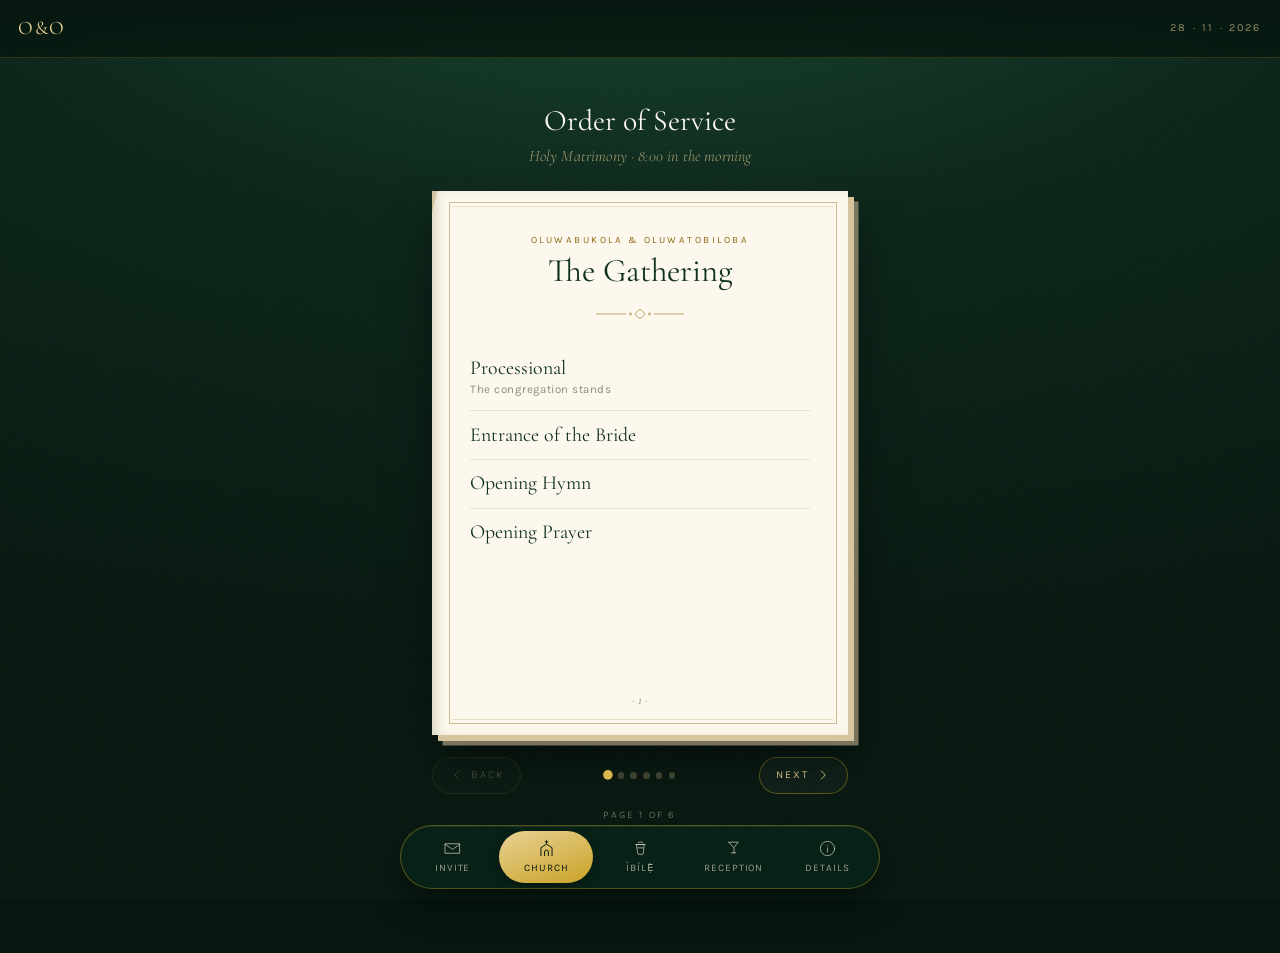
==== wedding/church.html @ 5d444a38 "Wedding site for Oluwabukola & Oluwatobiloba A five-page static site replacing printed invitations a" ====
<!doctype html>
<html lang="en">
<head>
<meta charset="utf-8">
<meta name="viewport" content="width=device-width, initial-scale=1, viewport-fit=cover">
<title>Order of Service — {{names}}</title>
<meta name="description" content="The Order of Service programme.">
<meta name="theme-color" content="#06170F">
<link rel="manifest" href="manifest.webmanifest">
<link rel="icon" href="assets/img/favicon.svg" type="image/svg+xml">
<link rel="preconnect" href="https://fonts.googleapis.com">
<link rel="preconnect" href="https://fonts.gstatic.com" crossorigin>
<link rel="stylesheet"
      href="https://fonts.googleapis.com/css2?family=Cormorant+Garamond:ital,wght@0,300;0,400;0,600;1,300;1,400&family=Karla:wght@400;500&display=swap">
<link rel="stylesheet" href="assets/css/style.css">
</head>
<body>

<header data-masthead></header>

<main>
  <div class="wrap">
    <div class="section__head">
      <h1 class="section__title" data-title></h1>
      <p class="script" data-subtitle style="color:rgba(233,210,148,.7)"></p>
    </div>
    <div id="book"></div>
  </div>
</main>

<noscript><p style="padding:2rem;text-align:center">This programme needs JavaScript switched on.</p></noscript>

<script src="assets/js/data.js"></script>
<script src="assets/js/site.js"></script>
<script src="assets/js/booklet.js"></script>
<script>
  document.addEventListener("DOMContentLoaded", function () {
    var book = WEDDING.church;
    document.querySelector("[data-title]").textContent = book.title;
    document.querySelector("[data-subtitle]").textContent = book.subtitle || "";
    Booklet.mount(document.getElementById("book"), book);
  });
</script>
</body>
</html>
---- wedding/assets/css/style.css ----
/* ============================================================================
   Oluwabukola & Oluwatobiloba — Wedding site
   Green · olive green · beige, with antique gold as the metallic accent.
   Mobile first.
   You should not need to edit this file to change content — see js/data.js.
   ========================================================================== */

/* ── Tokens ─────────────────────────────────────────────────────────────── */
:root {
  --em-900: #06170F;
  --em-800: #0A2418;
  --em-700: #103122;
  --em-600: #17452F;
  --em-500: #1F5A3D;

  --gold-700: #8A6B14;
  --gold-500: #C9A227;
  --gold-400: #D8B84E;
  --gold-300: #E9D294;

  /* Olive — the third colour of the day. Used for the organic, typographic
     accents; gold stays reserved for the metallic ones. */
  --olive-700: #4E5430;
  --olive-600: #5F663A;
  --olive-500: #6F7742;
  --olive-400: #8A9256;
  --olive-300: #A9B173;

  --paper-100: #FCF8ED;
  --paper-200: #F4ECD8;
  --paper-300: #E8DBBD;
  --paper-400: #D6C49E;

  --ink:      #22261D;
  --ink-soft: #5E6151;
  --ink-faint:#8B8B78;

  --display: "Cormorant Garamond", "Hoefler Text", Garamond, "Times New Roman", serif;
  --ui: "Karla", "Helvetica Neue", Helvetica, Arial, sans-serif;

  --rule: 1px solid var(--gold-500);
  --nav-h: 4.75rem;

  --ease: cubic-bezier(.22, .61, .36, 1);
}

/* ── Reset ──────────────────────────────────────────────────────────────── */
*, *::before, *::after { box-sizing: border-box; }
html { -webkit-text-size-adjust: 100%; }
body {
  margin: 0;
  min-height: 100dvh;
  font-family: var(--ui);
  font-size: 16px;
  line-height: 1.55;
  color: var(--paper-200);
  background: var(--em-900);
  overflow-x: hidden;
  -webkit-font-smoothing: antialiased;
  text-rendering: optimizeLegibility;
}
img, video { max-width: 100%; display: block; }
button { font: inherit; color: inherit; background: none; border: 0; cursor: pointer; }
a { color: inherit; }
h1, h2, h3, h4 { margin: 0; font-weight: 400; }
p { margin: 0; }
ul { margin: 0; padding: 0; list-style: none; }

/* The emerald ground: a deep radial pool with a whisper of grain. */
body::before {
  content: "";
  position: fixed;
  inset: 0;
  z-index: -2;
  background:
    radial-gradient(120% 80% at 50% -10%, var(--em-600) 0%, var(--em-800) 45%, var(--em-900) 100%);
}
body::after {
  content: "";
  position: fixed;
  inset: 0;
  z-index: -1;
  pointer-events: none;
  opacity: .35;
  background-image: url("data:image/svg+xml,%3Csvg xmlns='http://www.w3.org/2000/svg' width='120' height='120'%3E%3Cfilter id='n'%3E%3CfeTurbulence type='fractalNoise' baseFrequency='.85' numOctaves='3'/%3E%3C/filter%3E%3Crect width='120' height='120' filter='url(%23n)' opacity='.14'/%3E%3C/svg%3E");
}

/* ── Typography helpers ─────────────────────────────────────────────────── */
.script {
  font-family: var(--display);
  font-weight: 300;
  font-style: italic;
  letter-spacing: .01em;
}
.serif { font-family: var(--display); font-weight: 400; }

.label {
  font-family: var(--ui);
  font-size: .6875rem;
  letter-spacing: .18em;
  text-transform: uppercase;
  color: var(--gold-400);
}

/* ── Page chrome ────────────────────────────────────────────────────────── */
.masthead {
  position: sticky;
  top: 0;
  z-index: 40;
  display: flex;
  align-items: center;
  justify-content: space-between;
  gap: 1rem;
  padding: .85rem 1.15rem;
  background: linear-gradient(to bottom, rgba(6,23,15,.96), rgba(6,23,15,.78));
  backdrop-filter: blur(10px);
  border-bottom: 1px solid rgba(201,162,39,.22);
}
.masthead__mono {
  font-family: var(--display);
  font-size: 1.2rem;
  letter-spacing: .06em;
  color: var(--gold-300);
}
.masthead__date {
  font-family: var(--ui);
  font-size: .68rem;
  letter-spacing: .2em;
  color: rgba(233,210,148,.62);
}

main { padding: 1.5rem 1.15rem calc(var(--nav-h) + 3.4rem); }
.wrap { max-width: 34rem; margin: 0 auto; }
.wrap--wide { max-width: 46rem; }

/* ── Bottom navigation — a floating brass rail, always under the thumb ──── */
.nav {
  position: fixed;
  left: 50%;
  bottom: max(.7rem, env(safe-area-inset-bottom));
  transform: translateX(-50%);
  z-index: 50;
  display: flex;
  align-items: stretch;
  width: min(30rem, calc(100vw - 1.4rem));
  padding: .3rem;
  border-radius: 2rem;
  background: rgba(9, 34, 23, .92);
  backdrop-filter: blur(14px);
  border: 1px solid rgba(201, 162, 39, .38);
  box-shadow: 0 .9rem 2rem rgba(0, 0, 0, .45), inset 0 1px 0 rgba(233,210,148,.12);
}
.nav a {
  flex: 1;
  display: flex;
  flex-direction: column;
  align-items: center;
  justify-content: center;
  gap: .18rem;
  padding: .48rem .1rem .42rem;
  border-radius: 1.7rem;
  text-decoration: none;
  color: rgba(244, 236, 216, .62);
  font-size: .625rem;
  letter-spacing: .09em;
  text-transform: uppercase;
  transition: color .25s var(--ease), background .25s var(--ease);
}
.nav a svg { width: 19px; height: 19px; stroke-width: 1.25; }
.nav a[aria-current="page"] {
  color: var(--em-900);
  background: linear-gradient(160deg, var(--gold-300), var(--gold-500));
  box-shadow: 0 .2rem .6rem rgba(0,0,0,.3);
}
.nav a:not([aria-current="page"]):hover { color: var(--gold-300); }

/* ── Ornaments ──────────────────────────────────────────────────────────── */
.fleuron { display: block; margin: 1.15rem auto; color: var(--gold-500); opacity: .85; }
.fleuron--paper { color: var(--gold-700); opacity: .6; }

.rule-pair {
  border: 0;
  height: 3px;
  margin: 1.4rem 0;
  border-top: 1px solid rgba(201,162,39,.55);
  border-bottom: 1px solid rgba(201,162,39,.55);
}

/* ═══════════════════════════════════════════════════════════════════════════
   THE ENTRANCE — envelope gate
   ═════════════════════════════════════════════════════════════════════════ */
.gate {
  position: fixed;
  inset: 0;
  z-index: 100;
  display: grid;
  place-items: center;
  padding: 1.5rem;
  background:
    radial-gradient(90% 70% at 50% 40%, var(--em-700) 0%, var(--em-900) 78%);
  transition: opacity .9s var(--ease), visibility .9s;
}
.gate.is-open { opacity: 0; visibility: hidden; pointer-events: none; }

.gate__inner { text-align: center; perspective: 1400px; }

.envelope {
  position: relative;
  width: min(20rem, 78vw);
  aspect-ratio: 7 / 5;
  margin: 0 auto;
  transform-style: preserve-3d;
  transition: transform 1s var(--ease), opacity .7s ease .35s;
  cursor: pointer;
}
.envelope__body {
  position: absolute;
  inset: 0;
  border-radius: 3px;
  background: linear-gradient(158deg, var(--paper-100) 0%, var(--paper-200) 55%, var(--paper-300) 100%);
  box-shadow: 0 1.4rem 3rem rgba(0,0,0,.5), inset 0 0 0 1px rgba(138,107,20,.28);
  overflow: hidden;
}
/* the two lower folds of the envelope, drawn with clipped triangles */
.envelope__body::before,
.envelope__body::after {
  content: "";
  position: absolute;
  inset: 0;
  background: linear-gradient(180deg, rgba(138,107,20,.10), rgba(138,107,20,.04));
}
.envelope__body::before { clip-path: polygon(0 0, 50% 62%, 0 100%); }
.envelope__body::after  { clip-path: polygon(100% 0, 50% 62%, 100% 100%); }

.envelope__flap {
  position: absolute;
  top: 0; left: 0; right: 0;
  height: 62%;
  transform-origin: top center;
  transform: rotateX(0deg);
  transition: transform 1.05s var(--ease);
  background: linear-gradient(180deg, var(--paper-200), var(--paper-300));
  clip-path: polygon(0 0, 100% 0, 50% 100%);
  box-shadow: 0 .35rem .8rem rgba(0,0,0,.18);
  z-index: 3;
}
.envelope__seal {
  position: absolute;
  top: 62%;
  left: 50%;
  z-index: 4;
  width: 4.4rem;
  height: 4.4rem;
  transform: translate(-50%, -50%);
  display: grid;
  place-items: center;
  border-radius: 50%;
  font-family: var(--display);
  font-size: 1.35rem;
  letter-spacing: .04em;
  color: var(--paper-100);
  background: radial-gradient(circle at 34% 30%, #7E2436 0%, #5C1826 58%, #3F0F1B 100%);
  box-shadow: 0 .4rem 1rem rgba(0,0,0,.45), inset 0 0 0 2px rgba(233,210,148,.35);
  transition: transform .45s var(--ease), opacity .45s ease;
}
.envelope__seal::after {
  content: "";
  position: absolute;
  inset: .38rem;
  border-radius: 50%;
  border: 1px dashed rgba(233,210,148,.45);
}

.gate__hint {
  margin-top: 2rem;
  font-size: .7rem;
  letter-spacing: .28em;
  text-transform: uppercase;
  color: rgba(233,210,148,.72);
  animation: breathe 3.4s ease-in-out infinite;
}
.gate__note {
  margin-top: .55rem;
  font-size: .64rem;
  letter-spacing: .12em;
  color: rgba(244,236,216,.35);
}
@keyframes breathe { 0%,100% { opacity: .45 } 50% { opacity: 1 } }

/* opening */
.gate.is-opening .envelope__flap { transform: rotateX(-172deg); }
.gate.is-opening .envelope__seal { transform: translate(-50%,-50%) scale(.4); opacity: 0; }
.gate.is-opening .envelope { transform: translateY(14%) scale(1.14); opacity: 0; }
.gate.is-opening .gate__hint,
.gate.is-opening .gate__note { opacity: 0; transition: opacity .3s; }

/* ═══════════════════════════════════════════════════════════════════════════
   THE INVITATION CARD
   ═════════════════════════════════════════════════════════════════════════ */
.card {
  position: relative;
  padding: 2.9rem 1.6rem 2.6rem;
  text-align: center;
  color: var(--ink);
  background:
    linear-gradient(163deg, var(--paper-100) 0%, var(--paper-200) 58%, var(--paper-300) 100%);
  box-shadow: 0 1.6rem 3.4rem rgba(0,0,0,.45);
}
/* engraved double frame, inset from the paper edge */
.card::before {
  content: "";
  position: absolute;
  inset: .55rem;
  border: 1px solid rgba(138,107,20,.55);
  pointer-events: none;
}
.card::after {
  content: "";
  position: absolute;
  inset: .78rem;
  border: 1px solid rgba(138,107,20,.28);
  pointer-events: none;
}

/* Vertical rhythm inside the card, in the manner of engraved stationery:
   generous around the names, tighter within a group of related lines. */
.card > * + * { margin-top: 1.15rem; }
.card > .label + .card__invite { margin-top: 1.9rem; }
.card__names { margin-top: 2.1rem !important; }
.card > .fleuron { margin-top: 2rem; margin-bottom: 2rem; }
.card > .card__date + .card__city { margin-top: 1.6rem; }
.card > .card__city + .card__schedule { margin-top: 1.6rem; }
.card > .card__schedule + .card__parents { margin-top: 1.5rem; }
.card > * + .card__foot { margin-top: 1.8rem; }

.card__names {
  font-family: var(--display);
  font-weight: 300;
  font-size: clamp(2.6rem, 13.5vw, 4.1rem);
  line-height: .96;
  letter-spacing: -.005em;
  color: var(--em-700);
}
.card__amp {
  display: block;
  margin: .35rem 0;
  font-family: var(--display);
  font-style: italic;
  font-size: clamp(1.5rem, 7vw, 2.1rem);
  color: var(--gold-700);
}
.card__invite {
  margin: 0 auto;
  max-width: 21rem;
  font-family: var(--display);
  font-size: 1.06rem;
  line-height: 1.75;
  color: var(--ink-soft);
  white-space: pre-line;
}
.card__date {
  font-family: var(--display);
  font-size: 1.22rem;
  line-height: 1.5;
  color: var(--em-700);
}
.card__year {
  font-family: var(--ui);
  font-size: .66rem;
  letter-spacing: .3em;
  text-transform: uppercase;
  color: var(--gold-700);
}
.card__city {
  font-family: var(--display);
  font-style: italic;
  font-size: 1.22rem;
  line-height: 1.35;
  color: var(--em-700);
}
.card__address {
  display: block;
  margin-top: .3rem;
  font-family: var(--ui);
  font-style: normal;
  font-size: .74rem;
  line-height: 1.6;
  letter-spacing: .01em;
  color: var(--ink-soft);
  white-space: pre-line;
}
.card__foot {
  font-size: .68rem;
  letter-spacing: .16em;
  text-transform: uppercase;
  color: var(--ink-faint);
}

/* The order of the day, set like a printed programme with dotted leaders. */
.card__schedule {
  max-width: 19rem;
  margin-inline: auto;
  padding: .9rem 0;
  border-top: 1px solid rgba(78, 84, 48, .28);
  border-bottom: 1px solid rgba(78, 84, 48, .28);
}
.panel .card__schedule { max-width: none; }
.sched__row {
  display: flex;
  align-items: baseline;
  gap: .55rem;
  padding: .3rem 0;
}
.sched__label {
  font-size: .64rem;
  letter-spacing: .15em;
  text-transform: uppercase;
  color: var(--olive-600);
  white-space: nowrap;
}
.sched__dots {
  flex: 1 1 auto;
  min-width: .8rem;
  border-bottom: 1px dotted rgba(78, 84, 48, .5);
  transform: translateY(-.22em);
}
.sched__time {
  font-family: var(--display);
  font-size: 1.06rem;
  color: var(--em-700);
  white-space: nowrap;
}
/* On the details page each line of the order of the day opens its booklet. */
.sched__row--link {
  text-decoration: none;
  color: inherit;
  transition: background .2s;
  margin-inline: -.4rem;
  padding-inline: .4rem;
}
.sched__row--link:hover { background: rgba(111, 119, 66, .1); }
.sched__row--link .sched__label { color: var(--olive-700); }

/* Both families, named as they would be on the printed card. */
.card__parents {
  display: grid;
  grid-template-columns: 1fr 1fr;
  gap: .9rem 1.1rem;
}
.parents__col { text-align: center; }
.parents__side {
  display: block;
  font-size: .58rem;
  letter-spacing: .16em;
  text-transform: uppercase;
  color: var(--olive-600);
  margin-bottom: .25rem;
}
.parents__names {
  display: block;
  font-family: var(--display);
  font-size: 1.02rem;
  line-height: 1.35;
  color: var(--em-700);
}

/* staggered reveal after the envelope opens */
.reveal > * { opacity: 0; transform: translateY(14px); }
.reveal.is-revealed > * {
  opacity: 1;
  transform: none;
  transition: opacity .95s var(--ease), transform .95s var(--ease);
}
.reveal.is-revealed > *:nth-child(1) { transition-delay: .05s }
.reveal.is-revealed > *:nth-child(2) { transition-delay: .16s }
.reveal.is-revealed > *:nth-child(3) { transition-delay: .27s }
.reveal.is-revealed > *:nth-child(4) { transition-delay: .38s }
.reveal.is-revealed > *:nth-child(5) { transition-delay: .49s }
.reveal.is-revealed > *:nth-child(6) { transition-delay: .60s }
.reveal.is-revealed > *:nth-child(7) { transition-delay: .71s }
.reveal.is-revealed > *:nth-child(8) { transition-delay: .82s }

/* ── The venue, with its map ────────────────────────────────────────────── */
.venue { margin-top: 1.5rem; }

.venue__map {
  position: relative;
  margin-top: 1.2rem;
  aspect-ratio: 4 / 3;
  overflow: hidden;
  border: 1px solid rgba(138, 107, 20, .45);
  background: var(--paper-300);
}
@media (min-width: 34rem) { .venue__map { aspect-ratio: 16 / 9; } }
.venue__map iframe {
  width: 100%;
  height: 100%;
  border: 0;
  display: block;
  /* pulled a little toward the warmth of the paper it sits on */
  filter: saturate(.78) sepia(.1) contrast(1.02);
}

.venue__actions {
  display: flex;
  flex-wrap: wrap;
  gap: .55rem;
  margin-top: 1rem;
}
.venue__actions .panel__link { margin-top: 0; }
.panel__link--ghost {
  color: var(--em-700);
  background: transparent;
  border-color: rgba(138, 107, 20, .6);
}
.panel__link--ghost:hover { background: rgba(111, 119, 66, .12); }

/* ── Both families, on the emerald ground between two paper blocks ──────── */
.families {
  margin-top: 2.2rem;
  padding: 1.6rem 1.2rem;
  border-top: 1px solid rgba(201, 162, 39, .3);
  border-bottom: 1px solid rgba(201, 162, 39, .3);
}
.families__grid {
  display: grid;
  grid-template-columns: 1fr;
  gap: 1.5rem;
}
@media (min-width: 30rem) {
  .families__grid { grid-template-columns: 1fr 1fr; gap: 1.1rem 1.4rem; }
}
.families__col { text-align: center; }
.families__side {
  display: block;
  margin-bottom: .4rem;
  font-size: .6rem;
  letter-spacing: .2em;
  text-transform: uppercase;
  color: var(--olive-300);
}
.families__names {
  display: block;
  font-family: var(--display);
  font-size: 1.32rem;
  line-height: 1.35;
  color: var(--paper-100);
}

/* countdown strip under the card — ticks every second */
.countdown {
  display: flex;
  justify-content: center;
  gap: clamp(.7rem, 4vw, 1.5rem);
  margin-top: 1.9rem;
}
.countdown div { text-align: center; min-width: 3.1rem; }
.countdown b {
  display: block;
  font-family: var(--display);
  font-weight: 400;
  font-size: clamp(1.6rem, 8vw, 2.1rem);
  line-height: 1;
  color: var(--gold-300);
  font-variant-numeric: tabular-nums;
}
.countdown span {
  font-size: .56rem;
  letter-spacing: .18em;
  text-transform: uppercase;
  color: rgba(244,236,216,.45);
}
.countdown__today b { color: var(--gold-300); font-size: 2.2rem; }

/* ── The month, with the day ringed ─────────────────────────────────────── */
.cal {
  max-width: 18.5rem;
  margin: 2.2rem auto 0;
  padding: 1.1rem 1.15rem 1.25rem;
  border: 1px solid rgba(201, 162, 39, .3);
  background: rgba(255, 255, 255, .025);
}
.cal__month {
  text-align: center;
  font-family: var(--display);
  font-size: 1.2rem;
  letter-spacing: .02em;
  color: var(--paper-100);
}
.cal__grid {
  display: grid;
  grid-template-columns: repeat(7, 1fr);
  gap: .18rem;
  margin-top: .75rem;
}
.cal__dow {
  padding-bottom: .3rem;
  font-size: .58rem;
  text-align: center;
  letter-spacing: .04em;
  color: var(--olive-300);
}
.cal__day {
  /* square cells, so the marker on the day is a true circle */
  aspect-ratio: 1;
  display: grid;
  place-items: center;
  width: 2rem;
  margin: 0 auto;
  font-size: .78rem;
  border-radius: 50%;
  color: rgba(244, 236, 216, .6);
  font-variant-numeric: tabular-nums;
}
.cal__day.is-day {
  color: var(--em-900);
  background: linear-gradient(160deg, var(--gold-300), var(--gold-500));
  box-shadow: 0 .2rem .5rem rgba(0, 0, 0, .4);
}
.cal__add {
  display: block;
  width: 100%;
  margin-top: 1rem;
  padding: .6rem .8rem;
  font-size: .62rem;
  letter-spacing: .18em;
  text-transform: uppercase;
  color: var(--gold-300);
  border: 1px solid rgba(201, 162, 39, .4);
  background: rgba(255, 255, 255, .03);
  transition: background .25s, color .25s;
}
.cal__add:hover { background: rgba(201, 162, 39, .14); color: var(--paper-100); }

/* ── The crest, standing in until the photographs arrive ────────────────── */
.crest { text-align: center; }

.crest__medallion {
  max-width: 15.5rem;
  margin: .4rem auto 0;
}
.crest__medallion svg { width: 100%; height: auto; display: block; }

.crest__laurel {
  fill: var(--olive-500);
  stroke: var(--olive-500);
  stroke-width: 1;
  stroke-linejoin: round;
  opacity: .92;
}
.crest__ring { fill: none; stroke: var(--gold-500); stroke-width: 1; }
.crest__ring--fine { stroke-width: .5; opacity: .55; }

.crest__mono {
  font-family: var(--display);
  font-size: 38px;
  font-weight: 400;
  letter-spacing: .01em;
  fill: var(--gold-300);
}

.crest__verse {
  max-width: 26rem;
  margin: 1.4rem auto 0;
  font-family: var(--display);
  font-style: italic;
  font-size: 1.1rem;
  line-height: 1.8;
  color: rgba(244, 236, 216, .78);
}
.crest__ref {
  margin-top: .5rem;
  font-size: .6rem;
  letter-spacing: .2em;
  text-transform: uppercase;
  color: var(--olive-300);
}
.crest__note {
  margin-top: 1.3rem;
  font-family: var(--display);
  font-style: italic;
  font-size: .98rem;
  color: rgba(233, 210, 148, .55);
}

/* ── The note of thanks, beneath the photographs ────────────────────────── */
.thanks {
  margin-top: 3.2rem;
  text-align: center;
}
.thanks__title {
  font-family: var(--display);
  font-size: 1.8rem;
  color: var(--paper-100);
}
.thanks__body {
  max-width: 30rem;
  margin: .8rem auto 0;
  font-family: var(--display);
  font-style: italic;
  font-size: 1.14rem;
  line-height: 1.85;
  color: rgba(244, 236, 216, .76);
}

/* ── Colours of the day, so guests can match their aṣọ-ẹbí ──────────────── */
.swatches {
  display: flex;
  flex-wrap: wrap;
  gap: 1.1rem;
  margin-top: 1.1rem;
}
.swatch { text-align: center; }
.swatch i {
  display: block;
  width: 3.1rem;
  height: 3.1rem;
  border-radius: 50%;
  border: 1px solid rgba(138, 107, 20, .45);
  box-shadow: inset 0 .15rem .4rem rgba(0, 0, 0, .18);
}
.swatch span {
  display: block;
  margin-top: .4rem;
  font-size: .58rem;
  letter-spacing: .12em;
  text-transform: uppercase;
  color: var(--ink-faint);
}

/* ── Section headings on the emerald ground ─────────────────────────────── */
.section { margin-top: 3.4rem; }
.section__head { text-align: center; margin-bottom: 1.4rem; }
.section__title {
  font-family: var(--display);
  font-size: 1.85rem;
  color: var(--paper-100);
}

/* ═══════════════════════════════════════════════════════════════════════════
   GALLERY — slow crossfading slideshow
   ═════════════════════════════════════════════════════════════════════════ */
.gallery {
  position: relative;
  border: 1px solid rgba(201,162,39,.35);
  padding: .5rem;
  background: rgba(255,255,255,.02);
}
.gallery__stage {
  position: relative;
  aspect-ratio: 4 / 5;
  overflow: hidden;
  background: var(--em-800);
  touch-action: pan-y;
}
@media (min-width: 40rem) { .gallery__stage { aspect-ratio: 3 / 2; } }

.slide {
  position: absolute;
  inset: 0;
  opacity: 0;
  transition: opacity 1.5s ease, transform 9s linear;
  transform: scale(1.06);
  pointer-events: none;
}
.slide.is-active {
  opacity: 1;
  transform: scale(1);      /* a slow Ken Burns settle over the dwell */
  pointer-events: auto;
}
.slide img, .slide video { width: 100%; height: 100%; object-fit: cover; }

.slide__caption {
  position: absolute;
  left: 0; right: 0; bottom: 0;
  padding: 2.6rem .95rem .8rem;
  font-family: var(--display);
  font-style: italic;
  font-size: .95rem;
  color: var(--paper-100);
  background: linear-gradient(to top, rgba(6,23,15,.86), transparent);
}

.gallery__arrow {
  position: absolute;
  top: 50%;
  transform: translateY(-50%);
  z-index: 3;
  width: 2.6rem;
  height: 2.6rem;
  display: grid;
  place-items: center;
  border-radius: 50%;
  color: var(--paper-100);
  background: rgba(6,23,15,.42);
  border: 1px solid rgba(233,210,148,.3);
  backdrop-filter: blur(4px);
}
.gallery__arrow--prev { left: .55rem; }
.gallery__arrow--next { right: .55rem; }

.gallery__dots {
  display: flex;
  justify-content: center;
  gap: .45rem;
  padding: .7rem 0 .25rem;
}
.gallery__dots button {
  width: .42rem; height: .42rem;
  padding: 0;
  border-radius: 50%;
  background: rgba(233,210,148,.28);
  transition: background .3s, transform .3s;
}
.gallery__dots button[aria-current="true"] {
  background: var(--gold-400);
  transform: scale(1.5);
}

.unmute {
  position: absolute;
  right: .6rem;
  bottom: .6rem;
  z-index: 4;
  display: inline-flex;
  align-items: center;
  gap: .35rem;
  padding: .35rem .7rem;
  border-radius: 1.4rem;
  font-size: .64rem;
  letter-spacing: .12em;
  text-transform: uppercase;
  color: var(--paper-100);
  background: rgba(6,23,15,.66);
  border: 1px solid rgba(233,210,148,.34);
}

/* ═══════════════════════════════════════════════════════════════════════════
   THE BOOKLET — a paper program you turn by hand
   ═════════════════════════════════════════════════════════════════════════ */
.book {
  position: relative;
  perspective: 1800px;
  perspective-origin: 50% 42%;
  margin: 0 auto;
  max-width: 26rem;
}
.book__stack {
  position: relative;
  min-height: 30rem;
}
/* the closed edge of the block of pages, on the binding side */
.book__stack::before {
  content: "";
  position: absolute;
  top: .35rem; bottom: -.35rem; left: .35rem; right: -.35rem;
  background: var(--paper-400);
  box-shadow: .28rem .28rem 0 rgba(214,196,158,.55), 0 1.2rem 2.6rem rgba(0,0,0,.5);
}

.leaf {
  position: relative;
  z-index: 1;
  padding: 2.1rem 1.5rem 3.4rem;
  min-height: 30rem;
  color: var(--ink);
  background:
    linear-gradient(105deg, var(--paper-300) 0 .35rem, var(--paper-100) .35rem 100%),
    var(--paper-100);
  box-shadow: inset .55rem 0 .9rem -.55rem rgba(90,70,20,.35);
}
.leaf::before {
  content: "";
  position: absolute;
  inset: .7rem .7rem .7rem 1.05rem;
  border: 1px solid rgba(138,107,20,.42);
  pointer-events: none;
}
.leaf::after {
  content: "";
  position: absolute;
  inset: .92rem .92rem .92rem 1.27rem;
  border-top: 1px solid rgba(138,107,20,.2);
  border-bottom: 1px solid rgba(138,107,20,.2);
  pointer-events: none;
}

.leaf__eyebrow {
  font-size: .6rem;
  letter-spacing: .26em;
  text-transform: uppercase;
  color: var(--gold-700);
  text-align: center;
}
.leaf__heading {
  margin-top: .3rem;
  font-family: var(--display);
  font-size: 2.05rem;
  line-height: 1.15;
  text-align: center;
  color: var(--em-700);
}
.leaf__sub {
  font-family: var(--display);
  font-style: italic;
  font-size: 1rem;
  text-align: center;
  color: var(--olive-600);
}

.order { margin-top: 1.5rem; }
.order li {
  position: relative;
  padding: .72rem 0 .72rem 0;
  border-bottom: 1px solid rgba(138,107,20,.16);
}
.order li:last-child { border-bottom: 0; }
.order__row { display: flex; gap: .75rem; align-items: baseline; }
.order__time {
  flex: 0 0 3.6rem;
  font-family: var(--ui);
  font-size: .68rem;
  letter-spacing: .08em;
  color: var(--gold-700);
  padding-top: .18rem;
}
.order__title {
  font-family: var(--display);
  font-size: 1.24rem;
  line-height: 1.25;
  color: var(--em-700);
}
.order__by {
  font-family: var(--display);
  font-style: italic;
  font-size: .95rem;
  color: var(--olive-600);
}
.order__note {
  font-size: .72rem;
  letter-spacing: .04em;
  color: var(--ink-faint);
}
.order__prose {
  margin-top: 1.6rem;
  font-family: var(--display);
  font-size: 1.12rem;
  line-height: 1.8;
  text-align: center;
  color: var(--ink-soft);
}

/* "happening now" marker on timed items */
.order li.is-now::before {
  content: "";
  position: absolute;
  left: -1.05rem;
  top: 1.05rem;
  width: .38rem;
  height: .38rem;
  border-radius: 50%;
  background: var(--gold-500);
  box-shadow: 0 0 0 0 rgba(201,162,39,.6);
  animation: pulse 2.4s infinite;
}
.order li.is-now .order__title { color: var(--em-500); }
.now-tag {
  display: inline-block;
  margin-left: .5rem;
  padding: .06rem .42rem;
  border-radius: 1rem;
  font-family: var(--ui);
  font-size: .55rem;
  letter-spacing: .16em;
  text-transform: uppercase;
  color: var(--paper-100);
  background: var(--em-600);
  vertical-align: .18em;
}
@keyframes pulse {
  0%   { box-shadow: 0 0 0 0 rgba(201,162,39,.55) }
  70%  { box-shadow: 0 0 0 .5rem rgba(201,162,39,0) }
  100% { box-shadow: 0 0 0 0 rgba(201,162,39,0) }
}

/* page number, printed at the foot of each leaf */
.leaf__folio {
  position: absolute;
  left: 0; right: 0;
  bottom: 1.55rem;
  text-align: center;
  font-family: var(--display);
  font-style: italic;
  font-size: .82rem;
  color: var(--ink-faint);
}

/* the turning leaf */
.flipper {
  position: absolute;
  inset: 0;
  z-index: 5;
  transform-style: preserve-3d;
  transform-origin: left center;
  pointer-events: none;
  will-change: transform;
}
.flipper .face {
  position: absolute;
  inset: 0;
  backface-visibility: hidden;
  -webkit-backface-visibility: hidden;
  overflow: hidden;
}
.flipper .face--back {
  transform: rotateY(180deg);
  background:
    linear-gradient(255deg, var(--paper-300) 0 .35rem, var(--paper-100) .35rem 100%),
    var(--paper-100);
  box-shadow: inset -.55rem 0 .9rem -.55rem rgba(90,70,20,.35);
}
.flipper .face--back::before {
  content: "";
  position: absolute;
  inset: .7rem 1.05rem .7rem .7rem;
  border: 1px solid rgba(138,107,20,.16);
}

/* shadow the turning page casts on the leaf beneath it */
.book__shade {
  position: absolute;
  inset: 0;
  z-index: 4;
  opacity: 0;
  pointer-events: none;
  background: linear-gradient(to right, rgba(0,0,0,.35), transparent 62%);
}

/* ── Booklet controls ───────────────────────────────────────────────────── */
.book__controls {
  display: flex;
  align-items: center;
  justify-content: space-between;
  gap: 1rem;
  margin: 1.35rem auto 0;
  max-width: 26rem;
}
.turn {
  display: inline-flex;
  align-items: center;
  gap: .45rem;
  padding: .6rem 1.05rem;
  border-radius: 2rem;
  font-size: .66rem;
  letter-spacing: .18em;
  text-transform: uppercase;
  color: var(--gold-300);
  border: 1px solid rgba(201,162,39,.42);
  background: rgba(255,255,255,.03);
  transition: background .25s, color .25s, opacity .25s;
}
.turn:hover:not(:disabled) { background: rgba(201,162,39,.14); color: var(--paper-100); }
.turn:disabled { opacity: .25; cursor: default; }
.turn svg { width: 14px; height: 14px; }

.pips { display: flex; align-items: center; gap: .4rem; }
.pips button {
  width: .4rem; height: .4rem;
  padding: 0;
  border-radius: 50%;
  background: rgba(233,210,148,.26);
  transition: transform .3s var(--ease), background .3s;
}
.pips button[aria-current="true"] { background: var(--gold-400); transform: scale(1.6); }

.folio-count {
  text-align: center;
  margin-top: .8rem;
  font-size: .62rem;
  letter-spacing: .22em;
  text-transform: uppercase;
  color: rgba(244,236,216,.4);
}

/* ═══════════════════════════════════════════════════════════════════════════
   DETAILS PAGE
   ═════════════════════════════════════════════════════════════════════════ */
.panel {
  position: relative;
  padding: 1.65rem 1.4rem;
  margin-bottom: 1.15rem;
  color: var(--ink);
  background: linear-gradient(160deg, var(--paper-100), var(--paper-200));
  box-shadow: 0 .7rem 1.6rem rgba(0,0,0,.35);
}
.panel::before {
  content: "";
  position: absolute;
  inset: .45rem;
  border: 1px solid rgba(138,107,20,.35);
  pointer-events: none;
}
.panel__title {
  font-family: var(--display);
  font-size: 1.5rem;
  color: var(--em-700);
}
.panel__body {
  margin-top: .5rem;
  font-size: .92rem;
  line-height: 1.72;
  color: var(--ink-soft);
  white-space: pre-line;
}
.panel__link {
  display: inline-block;
  margin-top: .9rem;
  padding: .55rem 1.1rem;
  font-size: .66rem;
  letter-spacing: .18em;
  text-transform: uppercase;
  text-decoration: none;
  color: var(--paper-100);
  background: var(--em-700);
  border: 1px solid var(--gold-700);
  transition: background .25s;
}
.panel__link:hover { background: var(--em-600); }

.venue__meta {
  margin-top: .35rem;
  font-family: var(--display);
  font-size: 1.02rem;
  color: var(--ink-soft);
}
.venue__time {
  margin-top: .3rem;
  font-size: .68rem;
  letter-spacing: .18em;
  text-transform: uppercase;
  color: var(--gold-700);
}

.party__group { margin-top: 1.15rem; }
.party__group h4 {
  font-family: var(--display);
  font-style: italic;
  font-size: 1.08rem;
  color: var(--olive-600);
  margin-bottom: .35rem;
}
.party__group li {
  display: flex;
  justify-content: space-between;
  gap: 1rem;
  padding: .34rem 0;
  border-bottom: 1px dotted rgba(138,107,20,.3);
  font-size: .9rem;
}
.party__group li span:first-child { font-family: var(--display); font-size: 1.06rem; color: var(--em-700); }
.party__group li span:last-child { color: var(--ink-faint); font-size: .72rem; letter-spacing: .06em; text-align: right; }

.faq__item { border-bottom: 1px solid rgba(138,107,20,.22); }
.faq__item:last-child { border-bottom: 0; }
.faq__q {
  display: flex;
  justify-content: space-between;
  align-items: center;
  gap: 1rem;
  width: 100%;
  padding: .95rem 0;
  text-align: left;
  font-family: var(--display);
  font-size: 1.14rem;
  color: var(--em-700);
}
.faq__q span { flex: 0 0 auto; color: var(--gold-700); transition: transform .3s var(--ease); }
.faq__item.is-open .faq__q span { transform: rotate(45deg); }
.faq__a {
  display: none;
  padding: 0 0 1rem;
  font-size: .9rem;
  line-height: 1.7;
  color: var(--ink-soft);
}
.faq__item.is-open .faq__a { display: block; }

/* ── Music button ───────────────────────────────────────────────────────── */
.music-toggle {
  position: fixed;
  right: max(.85rem, env(safe-area-inset-right));
  bottom: calc(var(--nav-h) + 1.1rem);
  z-index: 55;
  width: 2.9rem;
  height: 2.9rem;
  display: grid;
  place-items: center;
  border-radius: 50%;
  color: var(--gold-300);
  background: rgba(9,34,23,.9);
  border: 1px solid rgba(201,162,39,.42);
  backdrop-filter: blur(10px);
  box-shadow: 0 .5rem 1.2rem rgba(0,0,0,.45);
  transition: opacity .4s, transform .4s var(--ease);
}
.music-toggle[hidden] { display: none; }
.music-toggle svg { width: 17px; height: 17px; }
.music-toggle.is-muted { color: rgba(244,236,216,.4); }

/* the little equaliser, alive only while sound is actually playing */
.eq { display: flex; align-items: flex-end; gap: 2px; height: 14px; }
.eq i {
  width: 2px;
  background: currentColor;
  height: 40%;
  animation: eq 1.1s ease-in-out infinite;
}
.eq i:nth-child(2) { animation-delay: .18s; height: 90% }
.eq i:nth-child(3) { animation-delay: .36s; height: 60% }
.eq i:nth-child(4) { animation-delay: .54s; height: 100% }
.music-toggle.is-muted .eq i { animation-play-state: paused; height: 22%; }
@keyframes eq { 0%,100% { transform: scaleY(.35) } 50% { transform: scaleY(1) } }

/* ── Small print ────────────────────────────────────────────────────────── */
.colophon {
  margin-top: 3rem;
  text-align: center;
  font-size: .64rem;
  letter-spacing: .16em;
  text-transform: uppercase;
  color: rgba(233,210,148,.42);
}

/* ── Desktop refinements ────────────────────────────────────────────────── */
@media (min-width: 48rem) {
  main { padding-top: 2.5rem; }
  .card { padding: 4rem 3rem 3.4rem; }
  .book__stack, .leaf { min-height: 34rem; }
  .leaf { padding: 2.6rem 2.4rem 3.6rem; }
}

/* ── Motion preferences ─────────────────────────────────────────────────── */
@media (prefers-reduced-motion: reduce) {
  *, *::before, *::after {
    animation-duration: .001ms !important;
    animation-iteration-count: 1 !important;
    transition-duration: .001ms !important;
  }
  .slide { transform: none !important; }
}

/* ── Print: a guest may want a paper copy of a program ──────────────────── */
@media print {
  body { background: #fff; color: #000; }
  body::before, body::after, .nav, .masthead, .music-toggle, .book__controls, .gate { display: none !important; }
  .leaf { box-shadow: none; page-break-after: always; }
  .flipper, .book__shade { display: none !important; }
}
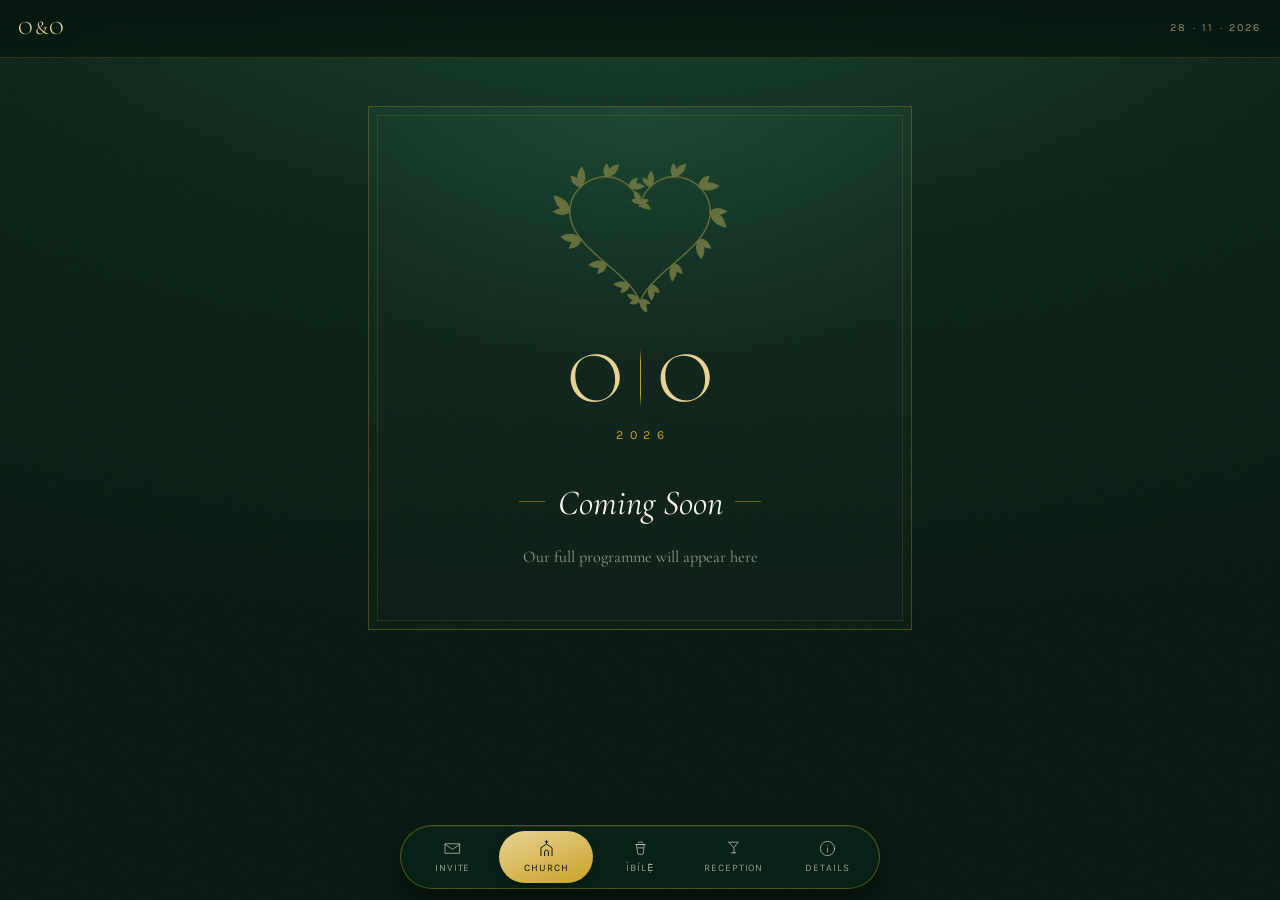
==== commit a4f6f426: "Hold every page but the invitation behind a Coming Soon design Church, Traditional, Reception and De" ====
--- a/wedding/church.html
+++ b/wedding/church.html
@@ -33,8 +33,10 @@
 <script src="assets/js/data.js"></script>
 <script src="assets/js/site.js"></script>
 <script src="assets/js/booklet.js"></script>
+<script src="assets/js/comingsoon.js"></script>
 <script>
   document.addEventListener("DOMContentLoaded", function () {
+    if (ComingSoon.mount("church")) return;
     var book = WEDDING.church;
     document.querySelector("[data-title]").textContent = book.title;
     document.querySelector("[data-subtitle]").textContent = book.subtitle || "";
--- a/wedding/assets/css/style.css
+++ b/wedding/assets/css/style.css
@@ -1184,6 +1184,131 @@
   color: var(--ink-soft);
 }
 .faq__item.is-open .faq__a { display: block; }
+
+/* ═══════════════════════════════════════════════════════════════════════════
+   COMING SOON — the holding page for programmes not yet published
+   ═════════════════════════════════════════════════════════════════════════ */
+.soon {
+  position: relative;
+  overflow: hidden;
+  margin-top: .5rem;
+  padding: 3.2rem 1.4rem 3.6rem;
+  text-align: center;
+  border: 1px solid rgba(201, 162, 39, .3);
+  background:
+    radial-gradient(120% 80% at 50% 0%, rgba(31, 90, 61, .5) 0%, transparent 62%),
+    rgba(255, 255, 255, .02);
+}
+/* an engraved inner rule, as on the invitation */
+.soon::after {
+  content: "";
+  position: absolute;
+  inset: .5rem;
+  border: 1px solid rgba(201, 162, 39, .16);
+  pointer-events: none;
+}
+.soon__inner { position: relative; z-index: 2; }
+
+/* the laurel heart */
+.soon__heart {
+  width: min(11.5rem, 52vw);
+  margin: 0 auto 1.5rem;
+  animation: heartbeat 4.2s ease-in-out infinite;
+}
+.soon__heart svg { width: 100%; height: auto; display: block; }
+.soon__heart g {
+  fill: var(--olive-500);
+  stroke: var(--olive-500);
+  stroke-width: 1;
+  stroke-linejoin: round;
+  opacity: .9;
+}
+@keyframes heartbeat {
+  0%, 100% { transform: scale(1); }
+  8%       { transform: scale(1.045); }
+  16%      { transform: scale(1); }
+  24%      { transform: scale(1.03); }
+  32%      { transform: scale(1); }
+}
+
+/* O │ O */
+.soon__mono {
+  display: flex;
+  align-items: center;
+  justify-content: center;
+  gap: 1.05rem;
+  font-family: var(--display);
+  font-weight: 300;
+  font-size: clamp(3.2rem, 17vw, 4.6rem);
+  line-height: 1;
+  color: var(--gold-300);
+}
+.soon__bar {
+  display: block;
+  width: 1px;
+  height: clamp(2.6rem, 13vw, 3.6rem);
+  background: linear-gradient(to bottom,
+    transparent, var(--gold-500) 22%, var(--gold-500) 78%, transparent);
+}
+.soon__year {
+  margin-top: .7rem;
+  font-size: .78rem;
+  letter-spacing: .52em;
+  text-indent: .52em;          /* the tracking would otherwise push it left */
+  color: var(--gold-500);
+}
+
+.soon__headline {
+  margin-top: 1.9rem;
+  font-family: var(--display);
+  font-style: italic;
+  font-size: clamp(1.7rem, 8vw, 2.2rem);
+  color: var(--paper-100);
+}
+.soon__headline::before,
+.soon__headline::after {
+  content: "";
+  display: inline-block;
+  width: 1.6rem;
+  height: 1px;
+  margin: 0 .8rem;
+  vertical-align: .34em;
+  background: rgba(201, 162, 39, .5);
+}
+.soon__note {
+  max-width: 22rem;
+  margin: .85rem auto 0;
+  font-family: var(--display);
+  font-size: 1.02rem;
+  line-height: 1.7;
+  color: rgba(244, 236, 216, .58);
+}
+
+/* petals drifting down behind it all */
+.soon__petals { position: absolute; inset: 0; z-index: 1; pointer-events: none; }
+.petal {
+  position: absolute;
+  top: -8%;
+  border-radius: 0 100% 0 100%;
+  background: var(--olive-400);
+  opacity: 0;
+  animation-name: drift;
+  animation-timing-function: linear;
+  animation-iteration-count: infinite;
+}
+.petal:nth-child(3n)   { background: var(--gold-500); }
+.petal:nth-child(3n+1) { background: var(--olive-300); }
+@keyframes drift {
+  0%   { transform: translateY(-10%) rotate(0deg);      opacity: 0; }
+  12%  { opacity: .30; }
+  88%  { opacity: .18; }
+  100% { transform: translateY(1100%) rotate(320deg);   opacity: 0; }
+}
+
+@media (prefers-reduced-motion: reduce) {
+  .soon__heart { animation: none; }
+  .soon__petals { display: none; }
+}
 
 /* ── Music button ───────────────────────────────────────────────────────── */
 .music-toggle {
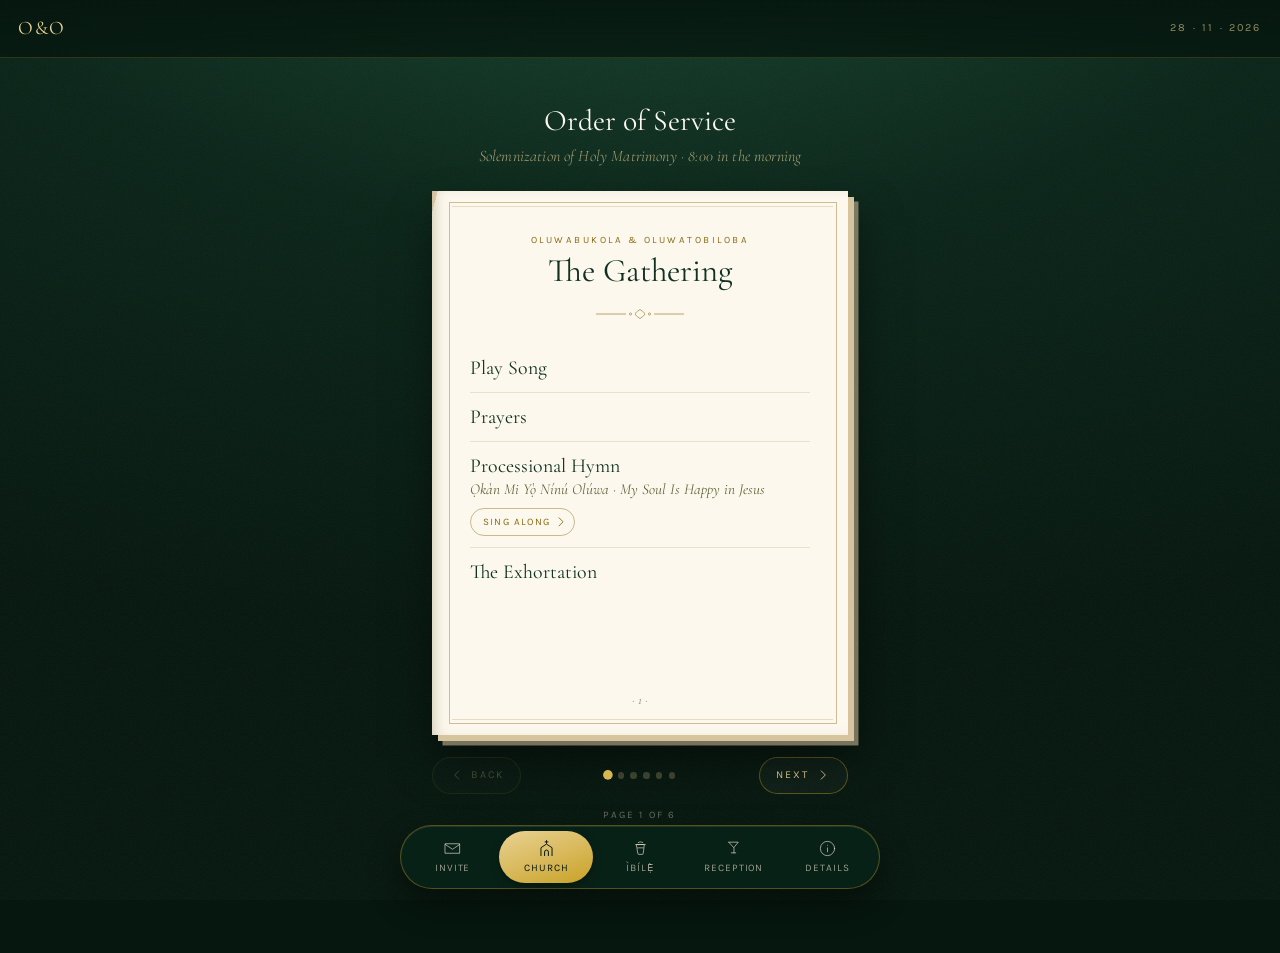
==== commit 99d439c9: "integrated the order of programs" ====
--- a/wedding/church.html
+++ b/wedding/church.html
@@ -35,12 +35,13 @@
 <script src="assets/js/booklet.js"></script>
 <script src="assets/js/comingsoon.js"></script>
 <script>
-  document.addEventListener("DOMContentLoaded", function () {
-    if (ComingSoon.mount("church")) return;
-    var book = WEDDING.church;
-    document.querySelector("[data-title]").textContent = book.title;
-    document.querySelector("[data-subtitle]").textContent = book.subtitle || "";
-    Booklet.mount(document.getElementById("book"), book);
+  Site.page(function () {
+    ComingSoon.gate("church", function () {
+      var book = WEDDING.church;
+      document.querySelector("[data-title]").textContent = book.title;
+      document.querySelector("[data-subtitle]").textContent = book.subtitle || "";
+      Booklet.mount(document.getElementById("book"), book);
+    });
   });
 </script>
 </body>
--- a/wedding/assets/css/style.css
+++ b/wedding/assets/css/style.css
@@ -279,6 +279,14 @@
   color: rgba(233,210,148,.72);
   animation: breathe 3.4s ease-in-out infinite;
 }
+.gate__tag {
+  margin-top: .7rem;
+  font-family: var(--display);
+  font-style: italic;
+  font-size: 1.15rem;
+  letter-spacing: .02em;
+  color: rgba(233,210,148,.9);
+}
 .gate__note {
   margin-top: .55rem;
   font-size: .64rem;
@@ -292,6 +300,7 @@
 .gate.is-opening .envelope__seal { transform: translate(-50%,-50%) scale(.4); opacity: 0; }
 .gate.is-opening .envelope { transform: translateY(14%) scale(1.14); opacity: 0; }
 .gate.is-opening .gate__hint,
+.gate.is-opening .gate__tag,
 .gate.is-opening .gate__note { opacity: 0; transition: opacity .3s; }
 
 /* ═══════════════════════════════════════════════════════════════════════════
@@ -703,6 +712,69 @@
   color: rgba(244, 236, 216, .76);
 }
 
+/* ── The gift note: a small paper card tucked beneath the note of thanks ── */
+.gifts {
+  position: relative;
+  max-width: 21rem;
+  margin: 2.4rem auto 0;
+  padding: 2rem 1.4rem 1.7rem;
+  text-align: center;
+  color: var(--ink);
+  background: linear-gradient(163deg, var(--paper-100), var(--paper-200) 60%, var(--paper-300));
+  box-shadow: 0 1rem 2.2rem rgba(0, 0, 0, .4);
+}
+.gifts::before {
+  content: "";
+  position: absolute;
+  inset: .45rem;
+  border: 1px solid rgba(138, 107, 20, .4);
+  pointer-events: none;
+}
+.gifts__heart {
+  display: block;
+  width: 1.1rem;
+  margin: 0 auto .9rem;
+  fill: none;
+  stroke: var(--gold-700);
+  stroke-width: 1.2;
+}
+.gifts__note {
+  font-family: var(--display);
+  font-style: italic;
+  font-size: 1.14rem;
+  line-height: 1.7;
+  color: var(--em-700);
+  white-space: pre-line;
+}
+.gifts__account {
+  margin: 1.2rem auto 0;
+  padding-top: 1.1rem;
+  border-top: 1px solid rgba(138, 107, 20, .3);
+}
+.gifts__account span { display: block; }
+.gifts__name {
+  font-size: .64rem;
+  letter-spacing: .18em;
+  text-transform: uppercase;
+  color: var(--olive-700);
+}
+.gifts__number {
+  margin-top: .3rem;
+  font-family: var(--display);
+  font-size: 1.7rem;
+  letter-spacing: .08em;
+  color: var(--em-700);
+  font-variant-numeric: lining-nums tabular-nums;
+  user-select: all;          /* one tap selects the whole number to copy */
+}
+.gifts__bank {
+  margin-top: .1rem;
+  font-family: var(--display);
+  font-style: italic;
+  font-size: 1rem;
+  color: var(--gold-700);
+}
+
 /* ── Colours of the day, so guests can match their aṣọ-ẹbí ──────────────── */
 .swatches {
   display: flex;
@@ -748,12 +820,16 @@
 }
 .gallery__stage {
   position: relative;
-  aspect-ratio: 4 / 5;
+  aspect-ratio: 2 / 3;      /* a standing portrait, like a framed picture */
   overflow: hidden;
   background: var(--em-800);
   touch-action: pan-y;
 }
-@media (min-width: 40rem) { .gallery__stage { aspect-ratio: 3 / 2; } }
+/* On a wide screen the frame stays portrait and sits in the middle rather
+   than stretching into a letterbox that would crop everyone's feet off. */
+@media (min-width: 40rem) {
+  .gallery { max-width: 27rem; margin-inline: auto; }
+}
 
 .slide {
   position: absolute;
@@ -768,7 +844,22 @@
   transform: scale(1);      /* a slow Ken Burns settle over the dwell */
   pointer-events: auto;
 }
-.slide img, .slide video { width: 100%; height: 100%; object-fit: cover; }
+/* Every picture is shown whole, over a soft, blurred copy of itself, so a
+   portrait is never cropped to fill a frame of a different shape. */
+.slide img, .slide video {
+  position: relative;
+  width: 100%;
+  height: 100%;
+  object-fit: contain;
+}
+.slide .slide__backdrop {
+  position: absolute;
+  inset: -8%;
+  width: 116%;
+  height: 116%;
+  object-fit: cover;
+  filter: blur(22px) brightness(.55) saturate(1.1);
+}
 
 .slide__caption {
   position: absolute;
@@ -1160,6 +1251,55 @@
 .party__group li span:first-child { font-family: var(--display); font-size: 1.06rem; color: var(--em-700); }
 .party__group li span:last-child { color: var(--ink-faint); font-size: .72rem; letter-spacing: .06em; text-align: right; }
 
+/* the best lady or best man, given a line of their own */
+.party__lead {
+  display: flex;
+  align-items: baseline;
+  justify-content: space-between;
+  gap: 1rem;
+  padding: .2rem 0 .55rem;
+  border-bottom: 1px solid rgba(138,107,20,.3);
+}
+.party__lead span { font-family: var(--display); font-size: 1.45rem; color: var(--em-700); }
+.party__lead small {
+  font-size: .62rem;
+  letter-spacing: .18em;
+  text-transform: uppercase;
+  color: var(--gold-700);
+}
+.party__crew {
+  margin-top: .75rem;
+  font-size: .6rem;
+  letter-spacing: .18em;
+  text-transform: uppercase;
+  color: var(--ink-faint);
+}
+/* everyone else flows together, a small heart between each name */
+.party__group .party__names {
+  display: flex;
+  flex-wrap: wrap;
+  align-items: baseline;
+  gap: .15rem 0;
+  margin-top: .3rem;
+}
+.party__group .party__names li {
+  display: inline;
+  padding: 0;
+  border: 0;
+  font-family: var(--display);
+  font-style: italic;
+  font-size: 1.12rem;
+  color: var(--em-700);
+}
+.party__group .party__names li:not(:last-child)::after {
+  content: "\2661";
+  margin: 0 .5rem;
+  font-style: normal;
+  font-size: .7rem;
+  color: var(--gold-500);
+  vertical-align: .15em;
+}
+
 .faq__item { border-bottom: 1px solid rgba(138,107,20,.22); }
 .faq__item:last-child { border-bottom: 0; }
 .faq__q {
@@ -1176,14 +1316,99 @@
 }
 .faq__q span { flex: 0 0 auto; color: var(--gold-700); transition: transform .3s var(--ease); }
 .faq__item.is-open .faq__q span { transform: rotate(45deg); }
+/* answers slide open rather than snapping */
 .faq__a {
-  display: none;
-  padding: 0 0 1rem;
+  display: grid;
+  grid-template-rows: 0fr;
   font-size: .9rem;
   line-height: 1.7;
   color: var(--ink-soft);
-}
-.faq__item.is-open .faq__a { display: block; }
+  transition: grid-template-rows .45s var(--ease);
+}
+.faq__a > div {
+  overflow: hidden;
+  opacity: 0;
+  transition: opacity .45s var(--ease), padding .45s var(--ease);
+}
+.faq__item.is-open .faq__a { grid-template-rows: 1fr; }
+.faq__item.is-open .faq__a > div { opacity: 1; padding-bottom: 1rem; }
+
+/* ── The details page, made tender ──────────────────────────────────────── */
+.details__heart {
+  width: 4.6rem;
+  margin: 0 auto .6rem;
+  animation: heartbeat 4.2s ease-in-out infinite;
+}
+.details__heart svg { width: 100%; height: auto; display: block; }
+.details__heart g {
+  fill: var(--olive-400);
+  stroke: var(--olive-400);
+  stroke-width: 1;
+  stroke-linejoin: round;
+}
+
+/* petals drifting down the whole screen, behind the paper */
+.details__petals {
+  position: fixed;
+  inset: 0;
+  z-index: 0;
+  overflow: hidden;
+  pointer-events: none;
+}
+.details__petals .petal { animation-name: fall; }
+@keyframes fall {
+  0%   { transform: translateY(-4vh) rotate(0deg);    opacity: 0; }
+  10%  { opacity: .32; }
+  85%  { opacity: .2; }
+  100% { transform: translateY(108vh) rotate(340deg); opacity: 0; }
+}
+#details { position: relative; z-index: 1; }
+
+/* each panel rises softly into place as it scrolls into view */
+.panel.rise {
+  opacity: 0;
+  transform: translateY(2rem) scale(.985);
+  transition: opacity 1s var(--ease), transform 1s var(--ease);
+}
+.panel.rise.is-in { opacity: 1; transform: none; }
+
+/* a little heart pressed into the top of every frame, like a seal */
+#details .panel::after {
+  content: "";
+  position: absolute;
+  top: .45rem;
+  left: 50%;
+  width: 1.5rem;
+  height: 1rem;
+  transform: translate(-50%, -50%);
+  background:
+    url("data:image/svg+xml,%3Csvg xmlns='http://www.w3.org/2000/svg' viewBox='0 0 24 22'%3E%3Cpath d='M12 20.5C5 15.6 1.5 11.9 1.5 7.6A5 5 0 0 1 12 5a5 5 0 0 1 10.5 2.6c0 4.3-3.5 8-10.5 12.9Z' fill='%23C9A227'/%3E%3C/svg%3E")
+    center / .72rem no-repeat,
+    var(--paper-100);
+}
+
+/* swatches and the wedding party bloom in one after another */
+.panel.rise .swatch,
+.panel.rise .party__group li,
+.panel.rise .party__lead {
+  opacity: 0;
+  transform: translateY(.6rem);
+}
+.panel.rise.is-in .swatch,
+.panel.rise.is-in .party__group li,
+.panel.rise.is-in .party__lead {
+  animation: bloom .8s var(--ease) both;
+  animation-delay: calc(.25s + var(--i, 0) * .11s);
+}
+.panel.rise.is-in .swatch i { animation: swell 1.1s var(--ease) both; animation-delay: calc(.35s + var(--i, 0) * .11s); }
+@keyframes bloom { from { opacity: 0; transform: translateY(.6rem); } to { opacity: 1; transform: none; } }
+@keyframes swell { 0% { transform: scale(.6); } 70% { transform: scale(1.06); } 100% { transform: scale(1); } }
+
+@media (prefers-reduced-motion: reduce) {
+  .details__petals { display: none; }
+  .details__heart { animation: none; }
+  .panel.rise, .panel.rise .swatch, .panel.rise .party__group li { opacity: 1; transform: none; }
+}
 
 /* ═══════════════════════════════════════════════════════════════════════════
    COMING SOON — the holding page for programmes not yet published
@@ -1308,6 +1533,179 @@
 @media (prefers-reduced-motion: reduce) {
   .soon__heart { animation: none; }
   .soon__petals { display: none; }
+}
+
+/* ═══════════════════════════════════════════════════════════════════════════
+   THE WORDS — hymn lyrics, in a sheet that slides up over the booklet
+   ═════════════════════════════════════════════════════════════════════════ */
+.order__words {
+  display: inline-flex;
+  align-items: center;
+  gap: .2rem;
+  margin-top: .4rem;
+  padding: .32rem .45rem .32rem .7rem;
+  border: 1px solid rgba(138,107,20,.45);
+  border-radius: 1rem;
+  background: transparent;
+  font-family: var(--ui);
+  font-size: .62rem;
+  letter-spacing: .14em;
+  text-transform: uppercase;
+  color: var(--gold-700);
+  cursor: pointer;
+}
+.order__words svg { width: .85rem; height: .85rem; }
+.order__words:hover, .order__words:focus-visible { background: rgba(201,162,39,.12); }
+
+html.has-sheet, html.has-sheet body { overflow: hidden; }
+
+.words {
+  position: fixed;
+  inset: 0;
+  z-index: 60;
+  display: flex;
+  align-items: flex-end;
+  justify-content: center;
+}
+.words__scrim {
+  position: absolute;
+  inset: 0;
+  background: rgba(3,12,8,.72);
+  opacity: 0;
+  transition: opacity .3s var(--ease);
+}
+.words__panel {
+  position: relative;
+  width: 100%;
+  max-width: 30rem;
+  max-height: 88dvh;
+  overflow-y: auto;
+  overscroll-behavior: contain;
+  -webkit-overflow-scrolling: touch;
+  padding: 2.4rem 1.6rem calc(2.4rem + env(safe-area-inset-bottom));
+  color: var(--ink);
+  background: var(--paper-100);
+  border-top: 3px double rgba(138,107,20,.55);
+  border-radius: .9rem .9rem 0 0;
+  box-shadow: 0 -1rem 3rem rgba(0,0,0,.45);
+  transform: translateY(100%);
+  transition: transform .32s var(--ease);
+  outline: none;
+}
+.words.is-open .words__scrim { opacity: 1; }
+.words.is-open .words__panel { transform: none; }
+
+.words__close {
+  position: sticky;
+  top: -1.4rem;
+  float: right;
+  margin: -1.4rem -.8rem 0 0;
+  width: 2.6rem;
+  height: 2.6rem;
+  display: grid;
+  place-items: center;
+  border: 1px solid rgba(138,107,20,.35);
+  border-radius: 50%;
+  background: var(--paper-100);
+  color: var(--em-700);
+  cursor: pointer;
+  z-index: 1;
+}
+.words__close svg { width: 1.1rem; height: 1.1rem; }
+
+.words__part + .words__part {
+  margin-top: 2.4rem;
+  padding-top: 2rem;
+  border-top: 1px solid rgba(138,107,20,.25);
+}
+.words__lang {
+  font-size: .6rem;
+  letter-spacing: .26em;
+  text-transform: uppercase;
+  color: var(--gold-700);
+  text-align: center;
+}
+.words__title {
+  margin: .3rem 0 0;
+  font-family: var(--display);
+  font-weight: 400;
+  font-size: 1.75rem;
+  line-height: 1.2;
+  text-align: center;
+  color: var(--em-700);
+}
+.words__part .fleuron { display: block; margin: .7rem auto 0; color: var(--gold-700); }
+.words__list { margin: 1.4rem 0 0; padding: 0; list-style: none; }
+.words__verse, .words__chorus {
+  display: grid;
+  grid-template-columns: 2.6rem 1fr;
+  gap: .3rem;
+  padding: .7rem 0;
+}
+.words__num {
+  padding-top: .3rem;
+  font-family: var(--ui);
+  font-size: .64rem;
+  letter-spacing: .08em;
+  color: var(--gold-700);
+}
+.words__list p {
+  margin: 0;
+  font-family: var(--display);
+  font-size: 1.16rem;
+  line-height: 1.55;
+  color: var(--ink);
+}
+.words__chorus p { font-style: italic; color: var(--olive-700); }
+
+@media (prefers-reduced-motion: reduce) {
+  .words__scrim, .words__panel { transition: none; }
+}
+
+/* ── the passcode box under a locked Coming Soon ───────────────────────── */
+.unlock {
+  max-width: 18rem;
+  margin: 2.4rem auto 0;
+  padding-top: 1.4rem;
+  border-top: 1px solid rgba(201,162,39,.22);
+}
+.unlock__label {
+  display: block;
+  font-size: .62rem;
+  letter-spacing: .24em;
+  text-transform: uppercase;
+  color: var(--gold-300);
+}
+.unlock__row { display: flex; gap: .5rem; margin-top: .75rem; }
+.unlock__input {
+  flex: 1;
+  min-width: 0;
+  padding: .7rem .85rem;
+  font: 500 1rem/1.2 var(--ui);
+  letter-spacing: .12em;
+  color: var(--paper-100);
+  background: rgba(6,23,15,.6);
+  border: 1px solid rgba(201,162,39,.4);
+  border-radius: .3rem;
+}
+.unlock__input::placeholder { color: rgba(244,236,216,.6); letter-spacing: .04em; }
+.unlock__input:focus { outline: 2px solid var(--gold-400); outline-offset: 1px; }
+.unlock__btn {
+  padding: .7rem 1.05rem;
+  font: 500 .72rem/1 var(--ui);
+  letter-spacing: .16em;
+  text-transform: uppercase;
+  color: var(--em-900);
+  background: var(--gold-400);
+  border: 0;
+  border-radius: .3rem;
+  cursor: pointer;
+}
+.unlock__msg {
+  min-height: 1.3em;
+  margin-top: .6rem;
+  font-size: .8rem;
+  color: var(--gold-300);
 }
 
 /* ── Music button ───────────────────────────────────────────────────────── */
